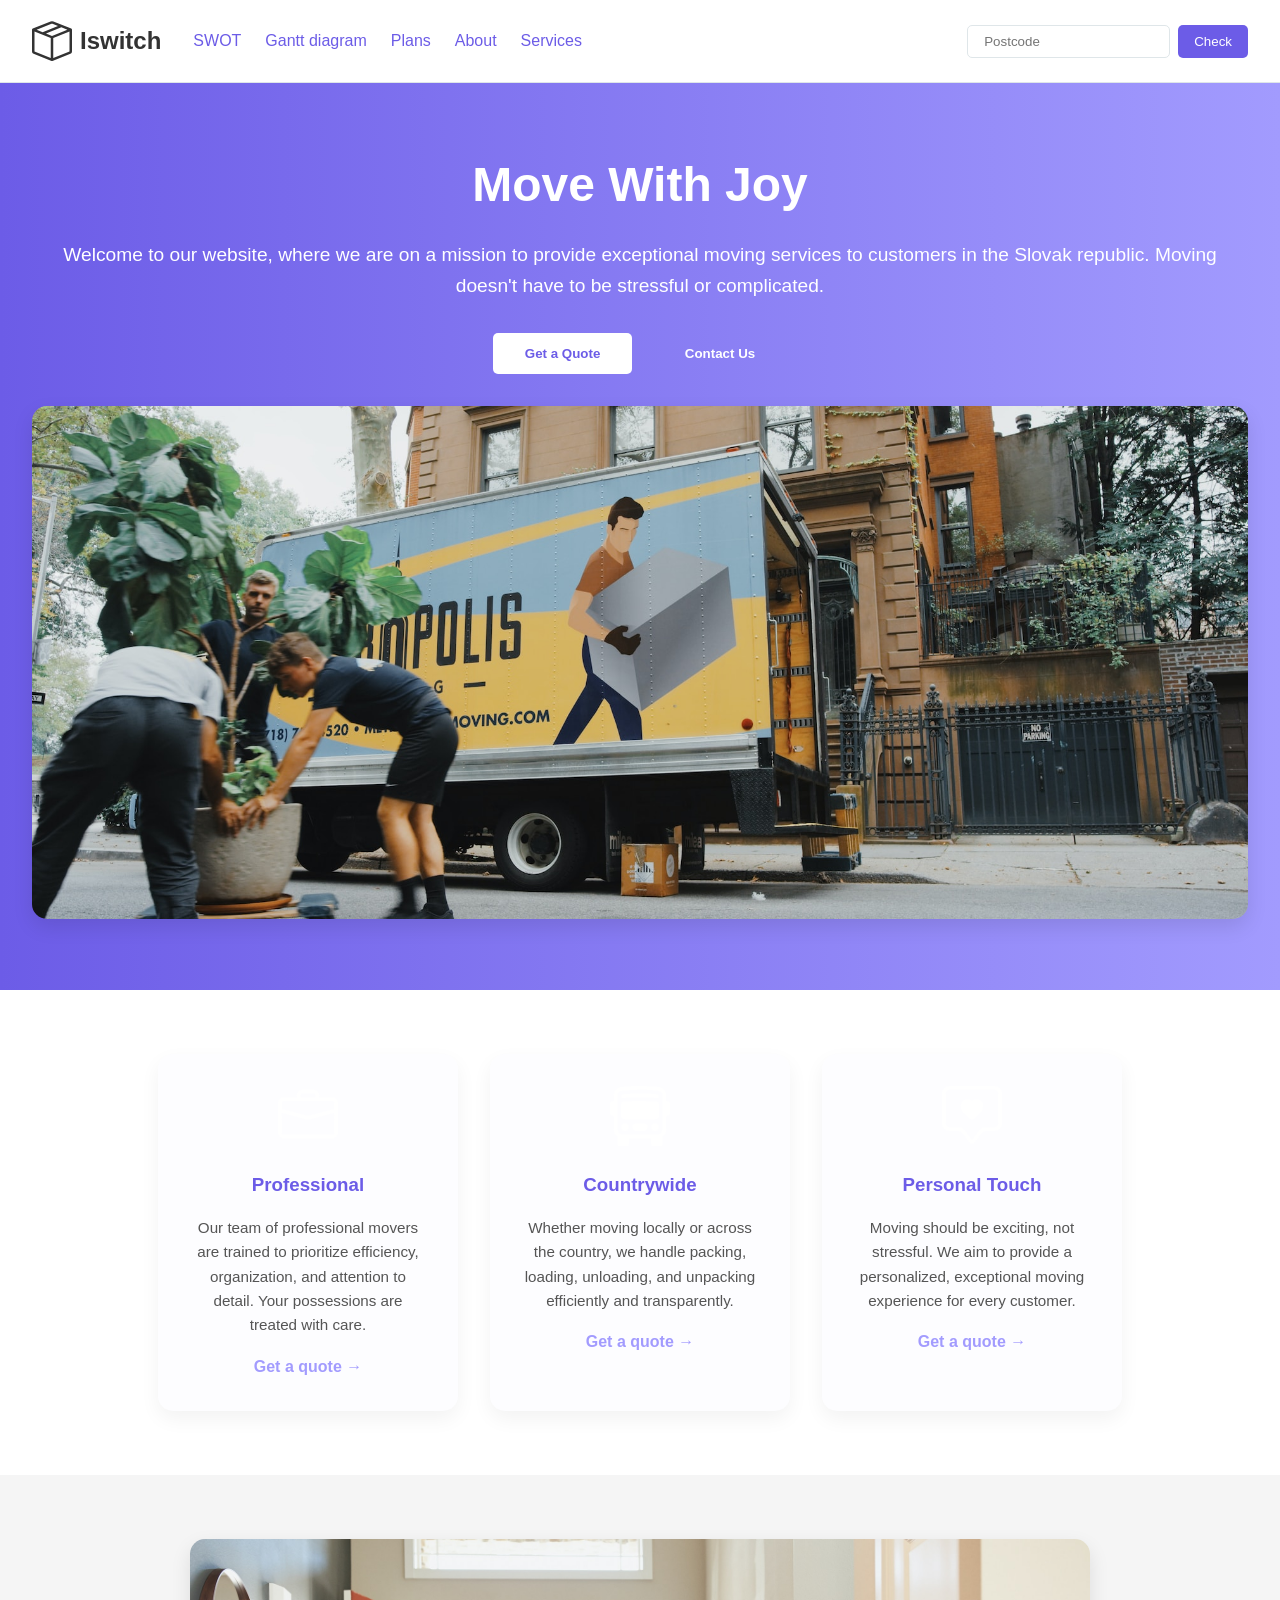
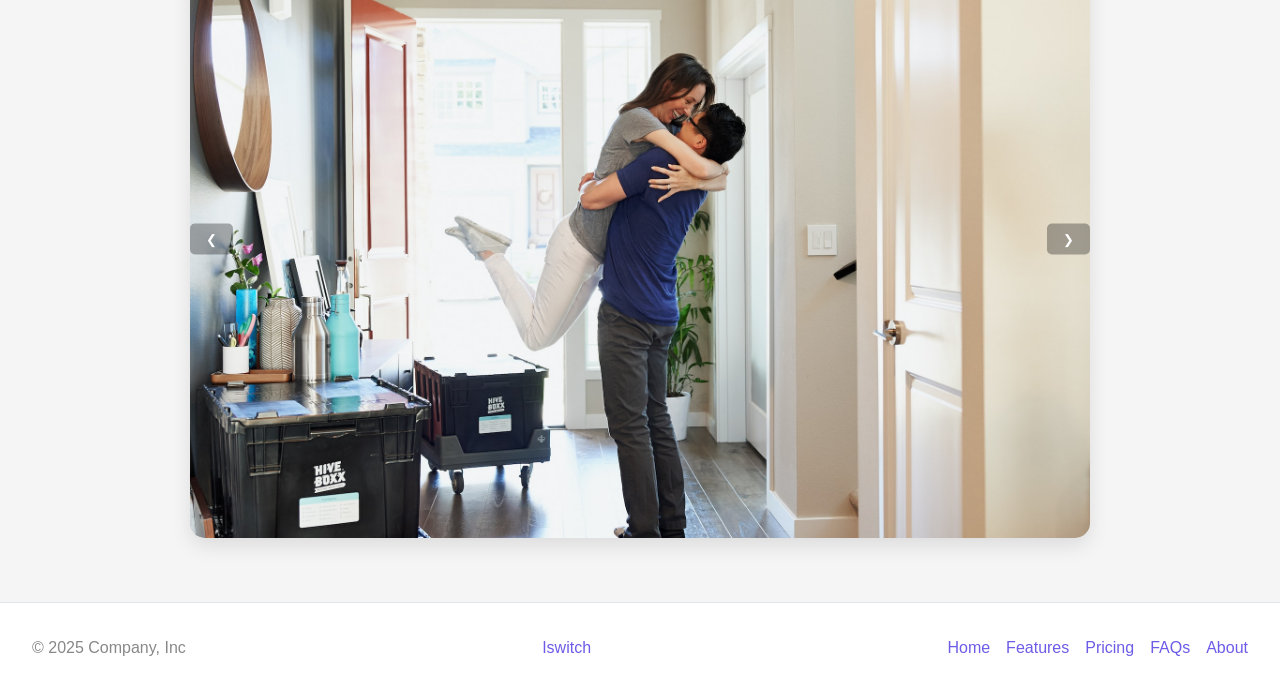
==== index.html @ b88dba9c "Update index.html" ====
<!DOCTYPE html>
<html lang="en">
<head>
  <meta charset="UTF-8">
  <meta name="viewport" content="width=device-width, initial-scale=1.0">
  <title>Iswitch</title>
  <style>
    /* ألوان هادئة مستوحاة من خطوة */
    :root {
      --primary-color: #6c5ce7;
      --secondary-color: #a29bfe;
      --bg-color: #f5f5f5;
      --text-color: #333;
      --light-color: #ffffff;
      --accent-color: #81ecec;
      --border-color: #dfe6e9;
    }

    * {
      box-sizing: border-box;
      margin: 0;
      padding: 0;
      font-family: 'Arial', sans-serif;
    }

    body {
      background-color: var(--bg-color);
      color: var(--text-color);
      line-height: 1.6;
    }

    a {
      text-decoration: none;
      color: var(--primary-color);
    }

    /* Navbar */
    nav {
      background-color: var(--light-color);
      border-bottom: 1px solid var(--border-color);
      padding: 1rem 2rem;
      display: flex;
      justify-content: space-between;
      align-items: center;
    }

    .nav-left {
      display: flex;
      align-items: center;
    }

    .nav-left svg {
      margin-right: 0.5rem;
    }

    .nav-links {
      display: flex;
      gap: 1.5rem;
      margin-left: 2rem;
    }

    .nav-links a {
      font-weight: 500;
      transition: color 0.3s;
    }

    .nav-links a:hover {
      color: var(--secondary-color);
    }

    .search-form {
      display: flex;
      gap: 0.5rem;
    }

    .search-form input {
      padding: 0.5rem 1rem;
      border: 1px solid var(--border-color);
      border-radius: 5px;
      outline: none;
    }

    .search-form button {
      padding: 0.5rem 1rem;
      background-color: var(--primary-color);
      color: var(--light-color);
      border: none;
      border-radius: 5px;
      cursor: pointer;
      transition: background-color 0.3s;
    }

    .search-form button:hover {
      background-color: var(--secondary-color);
    }

    /* Hero Section */
    .hero {
      text-align: center;
      padding: 4rem 2rem;
      background: linear-gradient(to right, var(--primary-color), var(--secondary-color));
      color: var(--light-color);
    }

    .hero h1 {
      font-size: 3rem;
      margin-bottom: 1rem;
    }

    .hero p {
      font-size: 1.2rem;
      margin-bottom: 2rem;
    }

    .hero .btn {
      padding: 0.8rem 2rem;
      border: none;
      border-radius: 5px;
      cursor: pointer;
      font-weight: bold;
      transition: background-color 0.3s;
    }

    .btn-primary {
      background-color: var(--light-color);
      color: var(--primary-color);
      margin-right: 1rem;
    }

    .btn-primary:hover {
      background-color: var(--accent-color);
    }

    .btn-secondary {
      background-color: transparent;
      color: var(--light-color);
      border: 2px solid var(--light-color);
    }

    .btn-secondary:hover {
      background-color: var(--light-color);
      color: var(--primary-color);
    }

    .hero img {
      margin-top: 2rem;
      max-width: 100%;
      border-radius: 15px;
      box-shadow: 0 8px 20px rgba(0,0,0,0.1);
    }

    /* Features */
    .features {
      display: flex;
      flex-wrap: wrap;
      justify-content: center;
      gap: 2rem;
      padding: 4rem 2rem;
      background-color: var(--light-color);
    }

    .feature {
      background-color: #fdfdff;
      border-radius: 15px;
      padding: 2rem;
      width: 300px;
      box-shadow: 0 8px 20px rgba(0,0,0,0.05);
      text-align: center;
      transition: transform 0.3s;
    }

    .feature:hover {
      transform: translateY(-5px);
    }

    .feature-icon {
      width: 60px;
      height: 60px;
      margin-bottom: 1rem;
    }

    .feature h3 {
      margin-bottom: 1rem;
      color: var(--primary-color);
    }

    .feature p {
      font-size: 0.95rem;
      margin-bottom: 1rem;
      color: #555;
    }

    .feature a {
      display: inline-flex;
      align-items: center;
      gap: 0.3rem;
      font-weight: bold;
      color: var(--secondary-color);
    }

    /* Carousel */
    .carousel {
      position: relative;
      overflow: hidden;
      max-width: 900px;
      margin: 4rem auto;
      border-radius: 15px;
      box-shadow: 0 8px 20px rgba(0,0,0,0.1);
    }

    .carousel img {
      width: 100%;
      display: block;
    }

    .carousel-buttons {
      position: absolute;
      top: 50%;
      width: 100%;
      display: flex;
      justify-content: space-between;
      transform: translateY(-50%);
    }

    .carousel-buttons button {
      background-color: rgba(0,0,0,0.3);
      border: none;
      color: var(--light-color);
      padding: 0.5rem 1rem;
      cursor: pointer;
      border-radius: 5px;
      transition: background-color 0.3s;
    }

    .carousel-buttons button:hover {
      background-color: rgba(0,0,0,0.6);
    }

    /* Footer */
    footer {
      background-color: var(--light-color);
      border-top: 1px solid var(--border-color);
      padding: 2rem;
      display: flex;
      flex-wrap: wrap;
      justify-content: space-between;
      align-items: center;
      text-align: center;
      gap: 1rem;
    }

    footer p {
      color: #888;
    }

    footer a {
      color: var(--primary-color);
      transition: color 0.3s;
    }

    footer a:hover {
      color: var(--secondary-color);
    }

    footer ul {
      list-style: none;
      display: flex;
      gap: 1rem;
      padding: 0;
      margin: 0;
    }

    @media (max-width: 768px) {
      .features {
        flex-direction: column;
        align-items: center;
      }

      .nav-links {
        display: none;
      }
    }

  </style>
</head>
<body>

  <nav>
    <div class="nav-left">
      <svg xmlns="http://www.w3.org/2000/svg" width="40" height="50" fill="currentColor" viewBox="0 0 16 16">
        <path d="M8.186 1.113a.5.5 0 0 0-.372 0L1.846 3.5l2.404.961L10.404 2zm3.564 1.426L5.596 5 8 5.961 14.154 3.5zm3.25 1.7-6.5 2.6v7.922l6.5-2.6V4.24zM7.5 14.762V6.838L1 4.239v7.923zM7.443.184a1.5 1.5 0 0 1 1.114 0l7.129 2.852A.5.5 0 0 1 16 3.5v8.662a1 1 0 0 1-.629.928l-7.185 2.874a.5.5 0 0 1-.372 0L.63 13.09a1 1 0 0 1-.63-.928V3.5a.5.5 0 0 1 .314-.464z"/>
      </svg>
      <span style="font-weight:bold; font-size:1.5rem;">Iswitch</span>
      <div class="nav-links">
        <a href="SWOT.html">SWOT</a>
        <a href="gantt.html">Gantt diagram</a> 
        <a href="Plans.html">Plans</a>
        <a href="#">About</a>
        <a href="#">Services</a>
      </div>
    </div>
    <form class="search-form">
      <input type="text" placeholder="Postcode">
      <button type="submit">Check</button>
    </form>
  </nav>

  <section class="hero">
    <h1>Move With Joy</h1>
    <p>Welcome to our website, where we are on a mission to provide exceptional moving services to customers in the Slovak republic. Moving doesn't have to be stressful or complicated.</p>
    <div>
      <button class="btn btn-primary">Get a Quote</button>
      <button class="btn btn-secondary">Contact Us</button>
    </div>
    <img src="./moving-van.jpg" alt="Moving Van">
  </section>

  <section class="features">
    <div class="feature">
      <img class="feature-icon" src="./briefcase.svg" alt="Professional">
      <h3>Professional</h3>
      <p>Our team of professional movers are trained to prioritize efficiency, organization, and attention to detail. Your possessions are treated with care.</p>
      <a href="#">Get a quote →</a>
    </div>
    <div class="feature">
      <img class="feature-icon" src="./bus-front.svg" alt="Countrywide">
      <h3>Countrywide</h3>
      <p>Whether moving locally or across the country, we handle packing, loading, unloading, and unpacking efficiently and transparently.</p>
      <a href="#">Get a quote →</a>
    </div>
    <div class="feature">
      <img class="feature-icon" src="./chat-square-heart.svg" alt="Personal Touch">
      <h3>Personal Touch</h3>
      <p>Moving should be exciting, not stressful. We aim to provide a personalized, exceptional moving experience for every customer.</p>
      <a href="#">Get a quote →</a>
    </div>
  </section>

  <section class="carousel" id="carousel">
    <img src="./couple.jpg" alt="Slide 1">
    <div class="carousel-buttons">
      <button id="prev">&#10094;</button>
      <button id="next">&#10095;</button>
    </div>
  </section>

  <footer>
    <p>© 2025 Company, Inc</p>
    <a href="#">Iswitch</a>
    <ul>
      <li><a href="#">Home</a></li>
      <li><a href="#">Features</a></li>
      <li><a href="#">Pricing</a></li>
      <li><a href="#">FAQs</a></li>
      <li><a href="#">About</a></li>
    </ul>
  </footer>

  <script>
    // Carousel functionality
    const carouselImages = ["./couple.jpg","./dog.jpg","./family.jpg"];
    const carousel = document.getElementById("carousel").querySelector("img");
    let currentIndex = 0;

    document.getElementById("prev").addEventListener("click", () => {
      currentIndex = (currentIndex - 1 + carouselImages.length) % carouselImages.length;
      carousel.src = carouselImages[currentIndex];
    });

    document.getElementById("next").addEventListener("click", () => {
      currentIndex = (currentIndex + 1) % carouselImages.length;
      carousel.src = carouselImages[currentIndex];
    });
  </script>
</body>
</html>
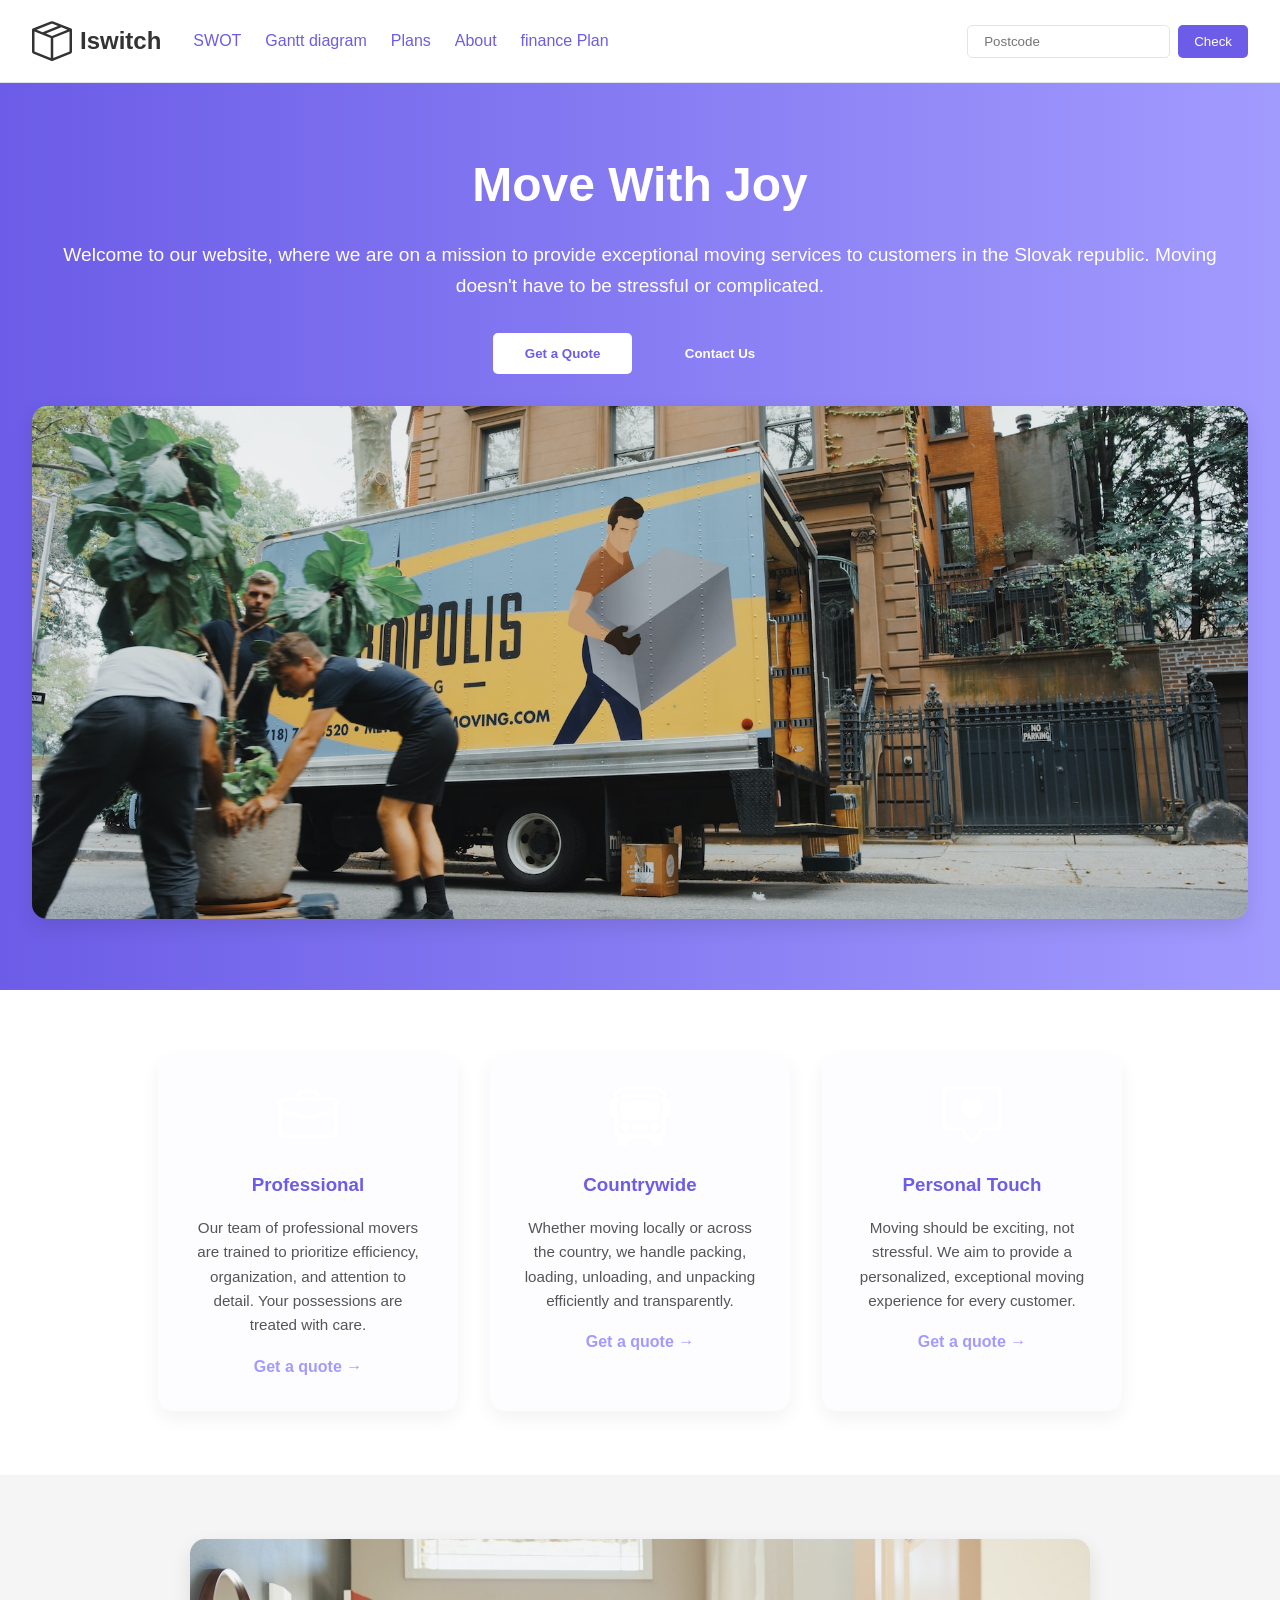
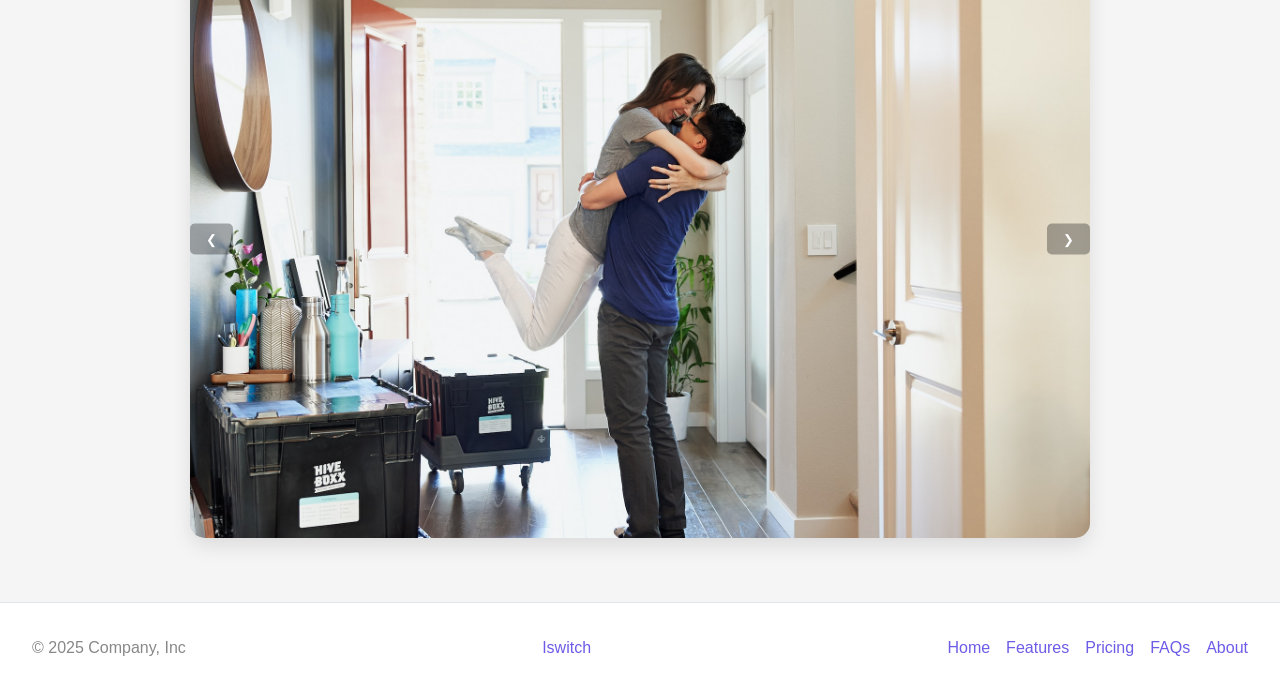
==== commit 7fadd7d1: "Update index.html" ====
--- a/index.html
+++ b/index.html
@@ -296,7 +296,7 @@
         <a href="gantt.html">Gantt diagram</a> 
         <a href="Plans.html">Plans</a>
         <a href="#">About</a>
-        <a href="#">Services</a>
+        <a href="financePlan.html">finance Plan</a>
       </div>
     </div>
     <form class="search-form">
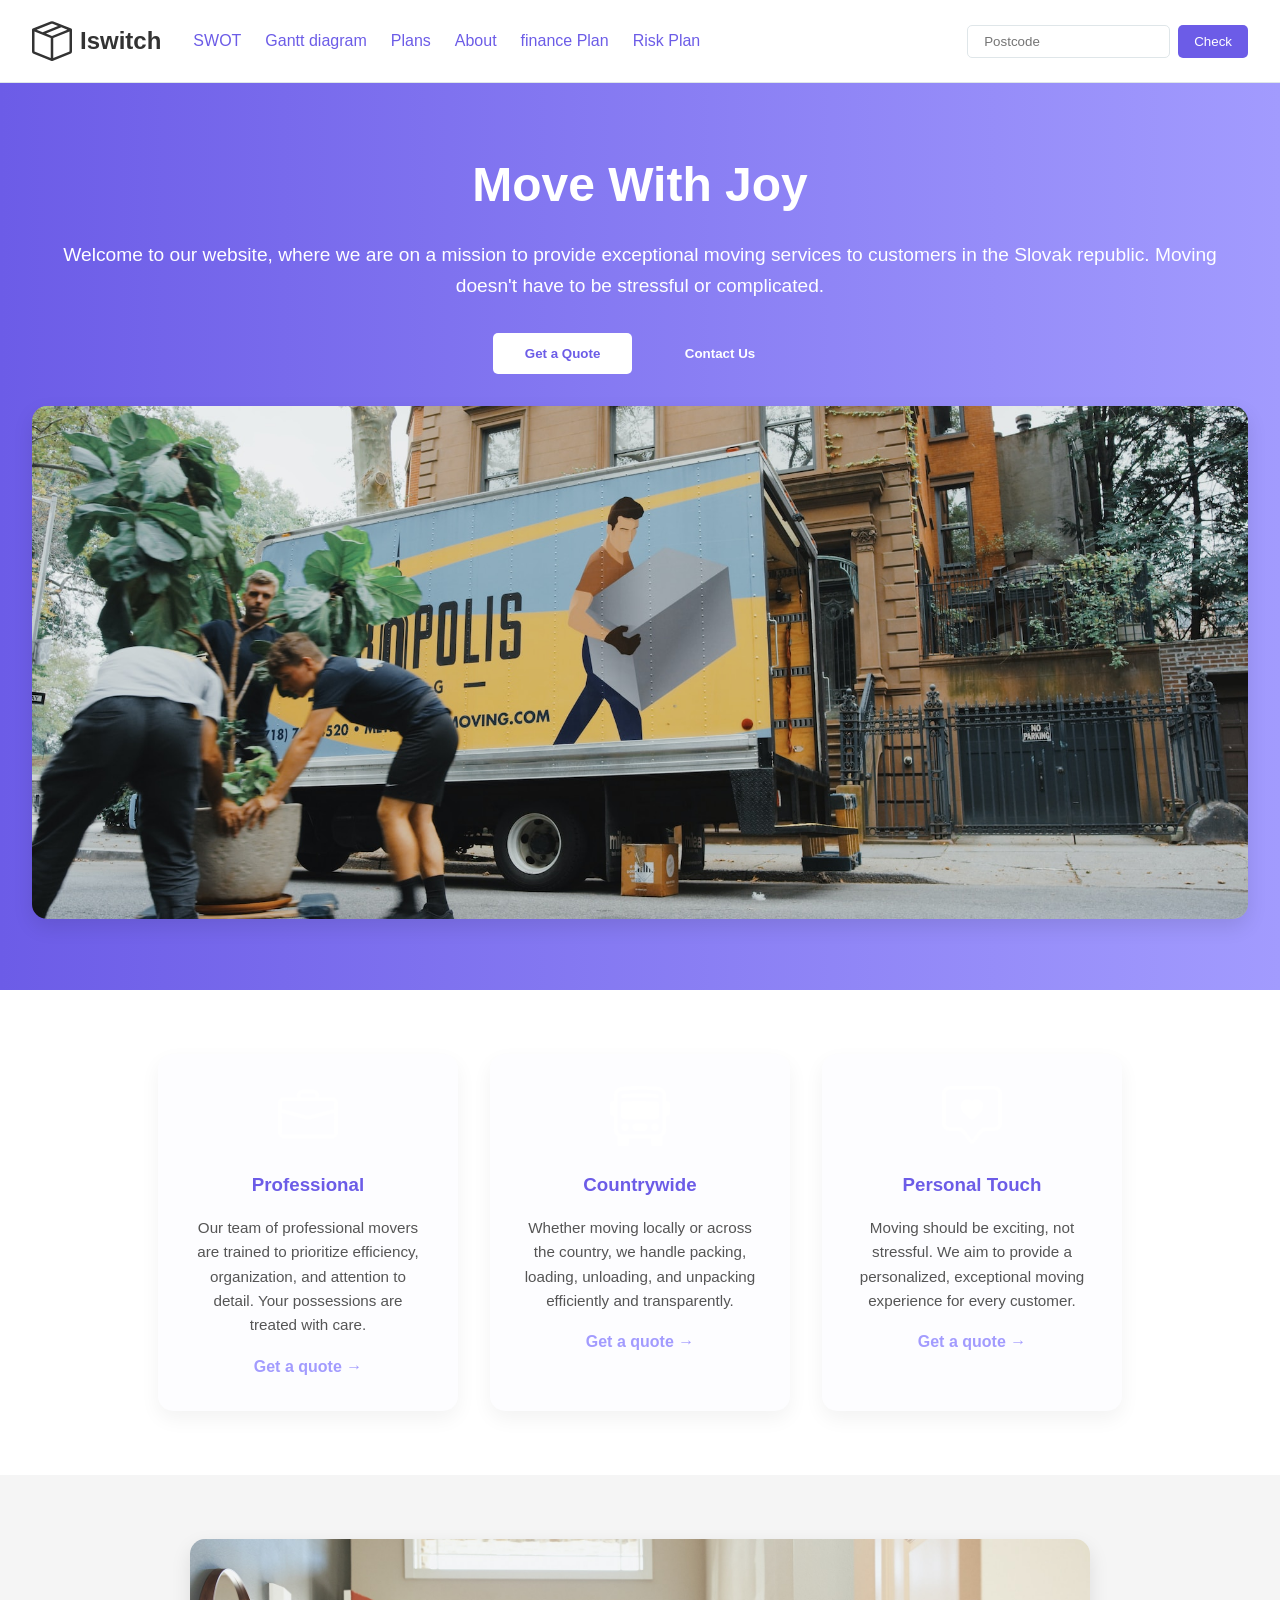
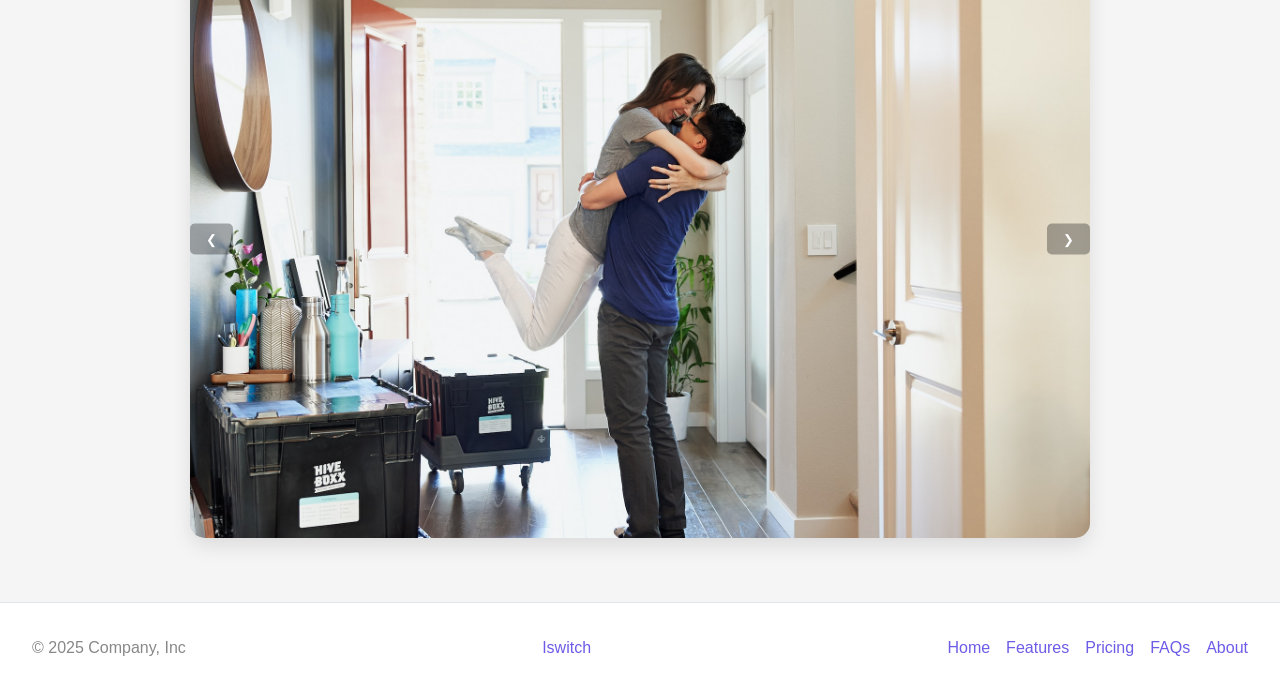
==== commit 19d0934d: "Update index.html" ====
--- a/index.html
+++ b/index.html
@@ -295,8 +295,9 @@
         <a href="SWOT.html">SWOT</a>
         <a href="gantt.html">Gantt diagram</a> 
         <a href="Plans.html">Plans</a>
-        <a href="#">About</a>
+        <a href="about.html">About</a>
         <a href="financePlan.html">finance Plan</a>
+        <a href="risk.html">Risk Plan</a>
       </div>
     </div>
     <form class="search-form">
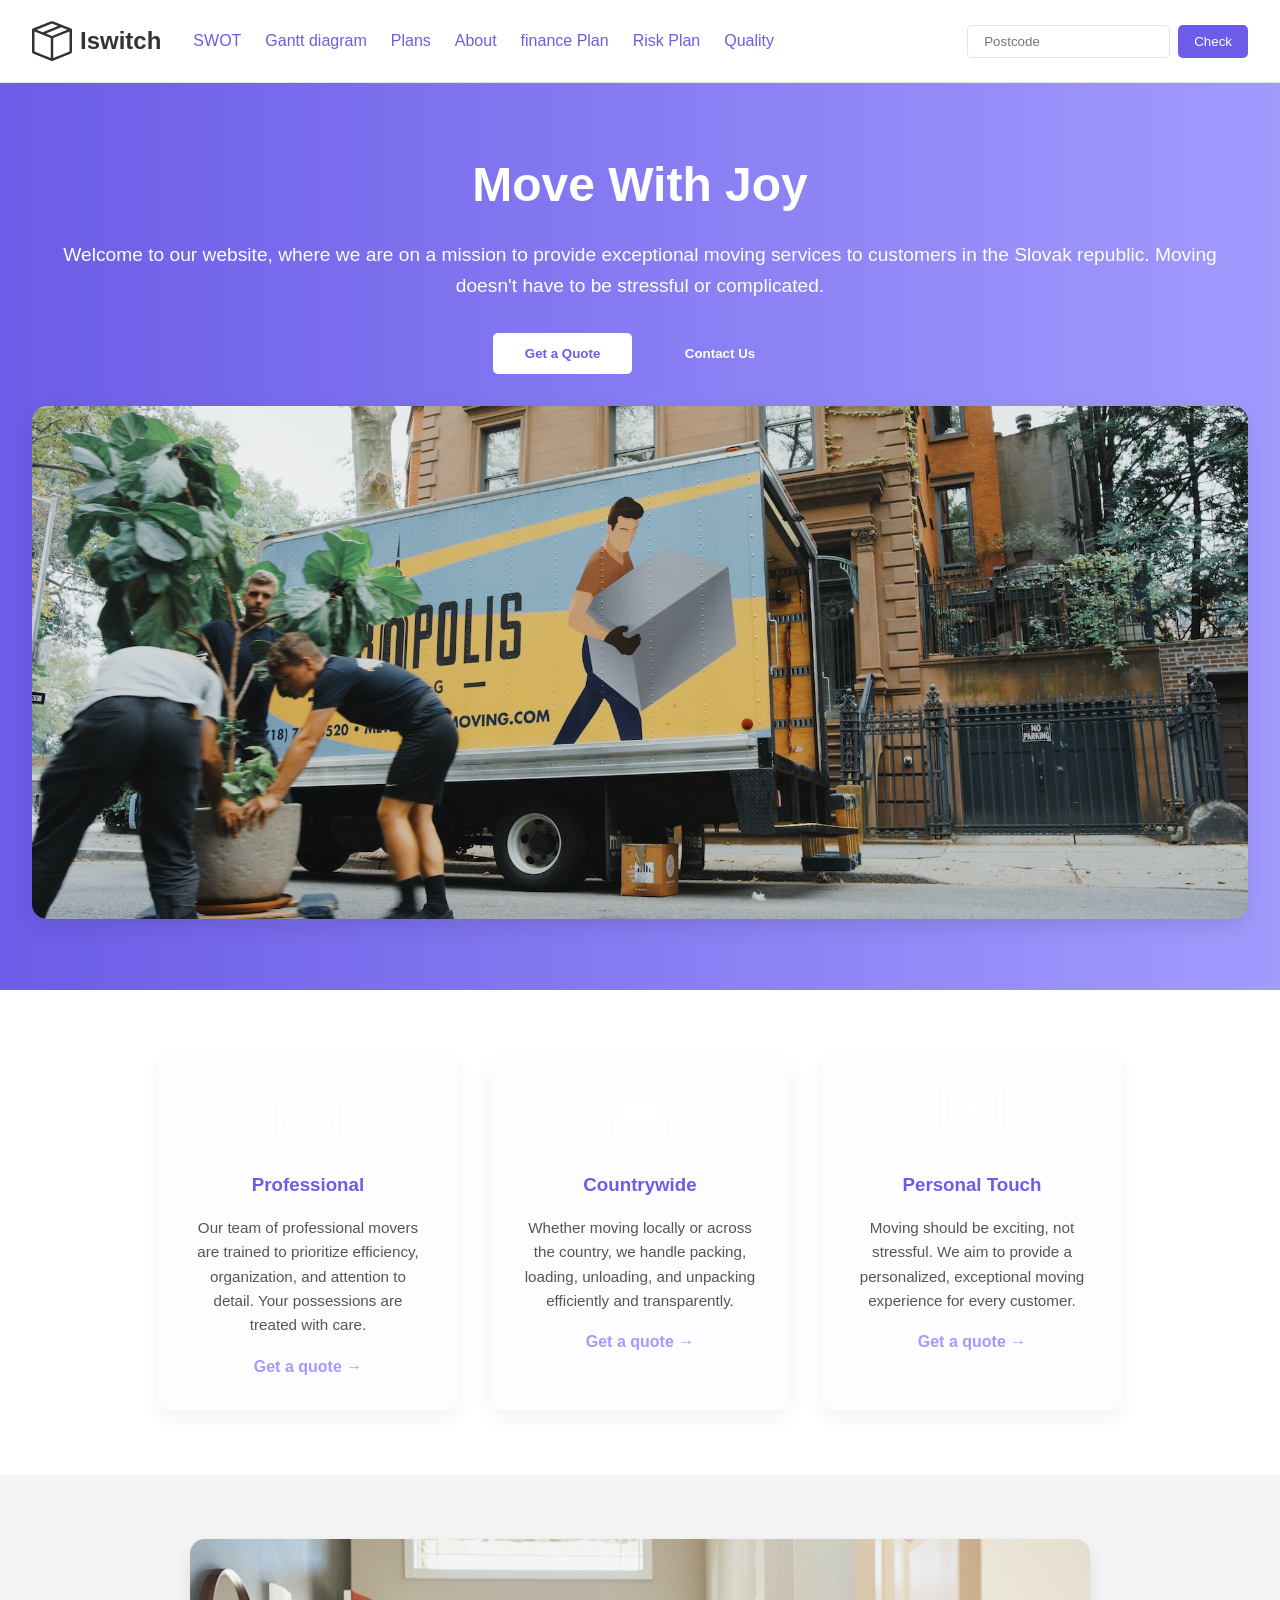
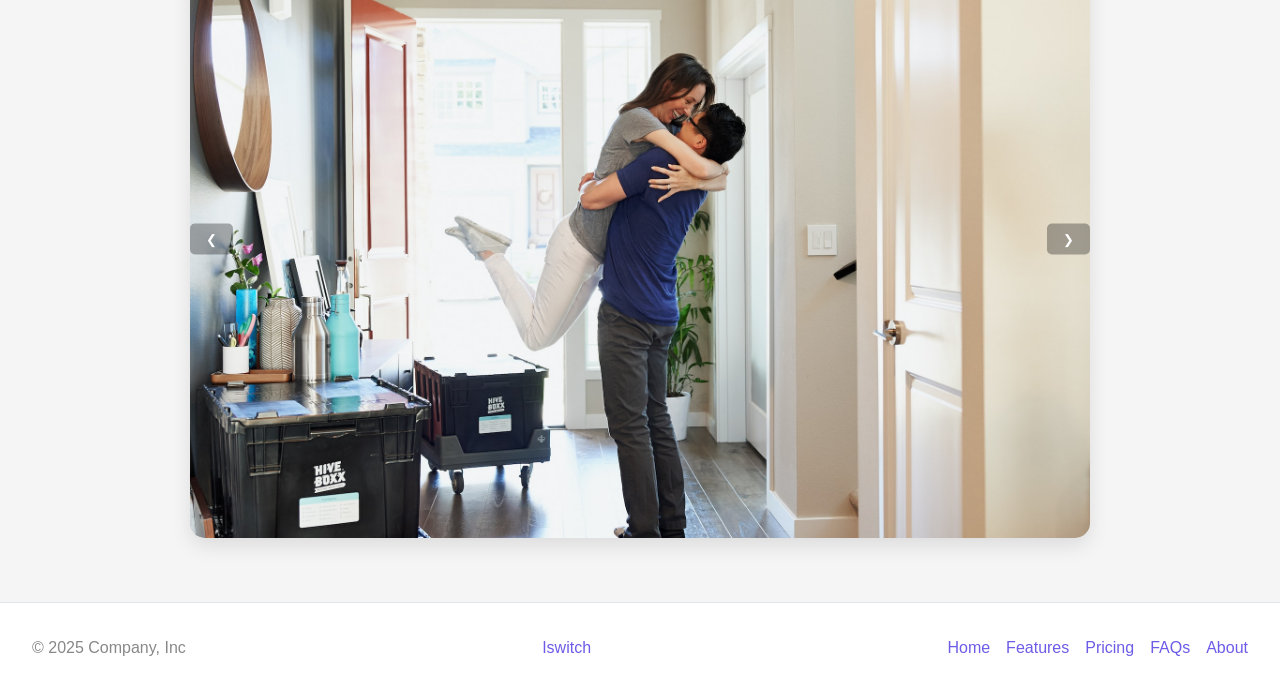
==== commit 23463251: "Update index.html" ====
--- a/index.html
+++ b/index.html
@@ -298,6 +298,7 @@
         <a href="about.html">About</a>
         <a href="financePlan.html">finance Plan</a>
         <a href="risk.html">Risk Plan</a>
+        <a href="Quality plan.html">Quality</a>
       </div>
     </div>
     <form class="search-form">
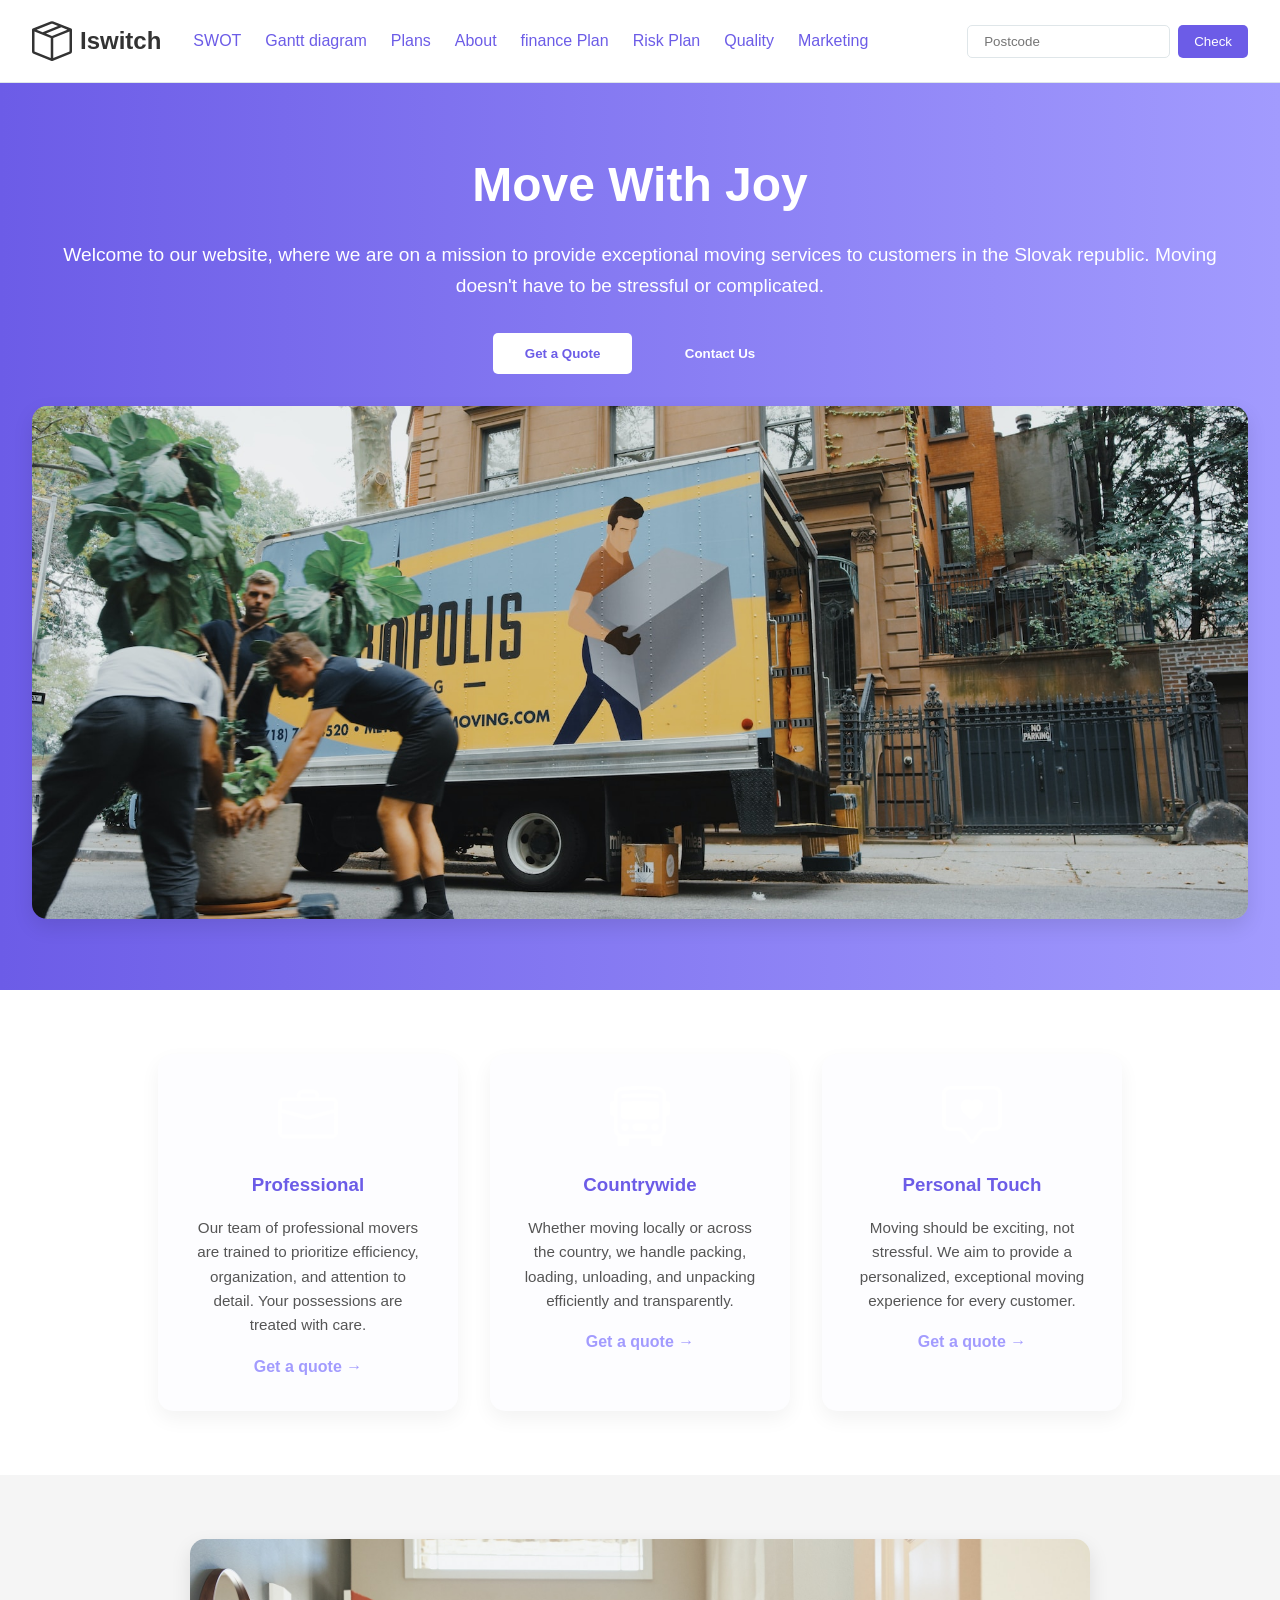
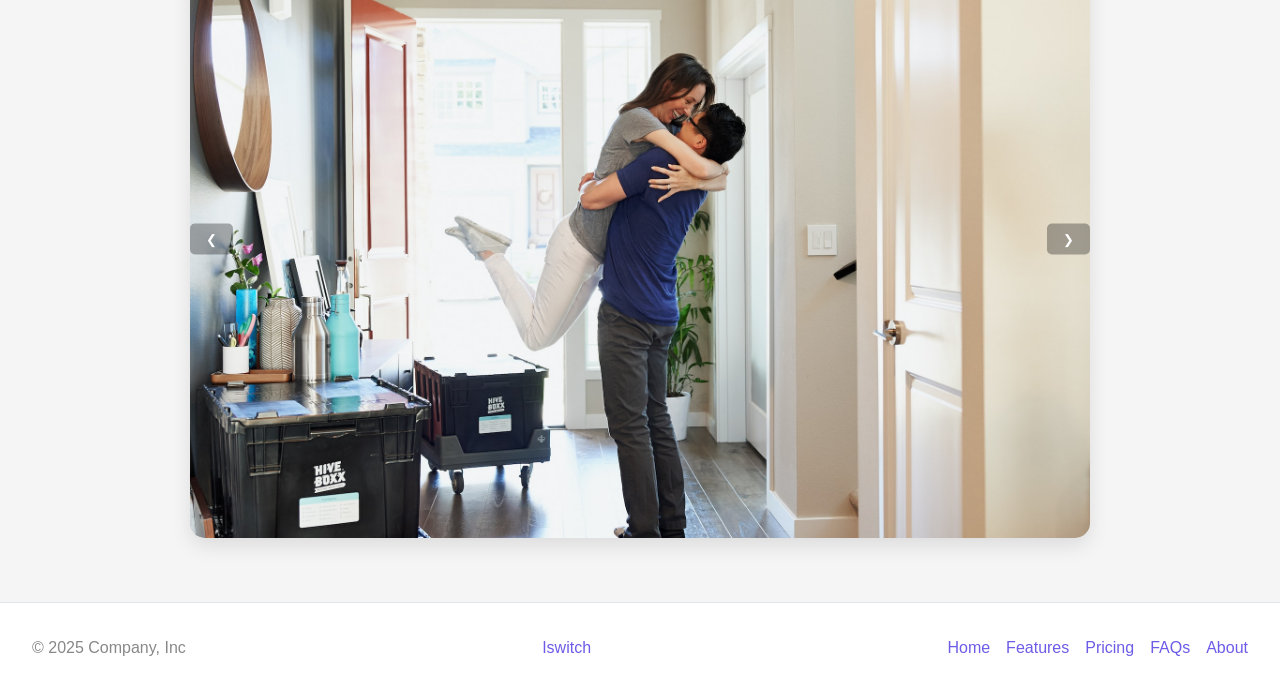
==== commit 8aaaa05d: "Update index.html" ====
--- a/index.html
+++ b/index.html
@@ -299,6 +299,7 @@
         <a href="financePlan.html">finance Plan</a>
         <a href="risk.html">Risk Plan</a>
         <a href="Quality plan.html">Quality</a>
+        <a href="Markting.html">Marketing </a>
       </div>
     </div>
     <form class="search-form">
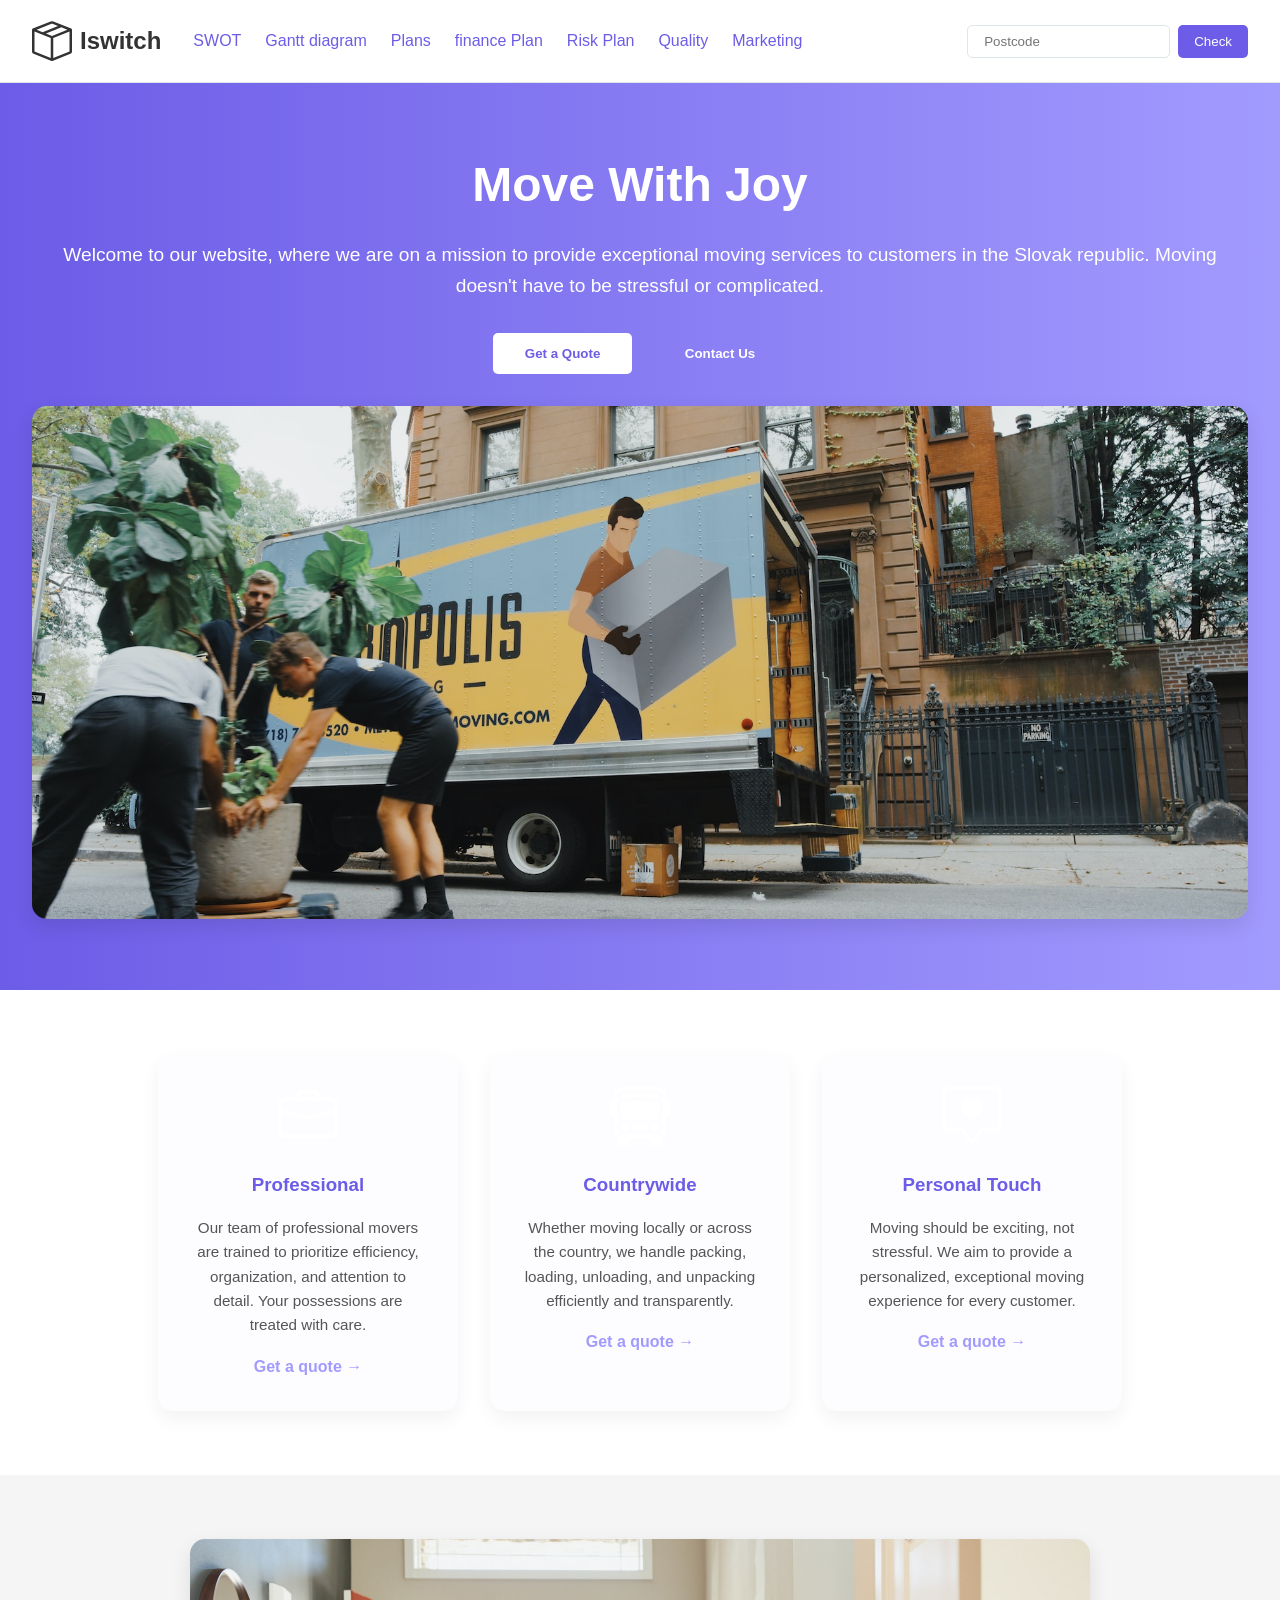
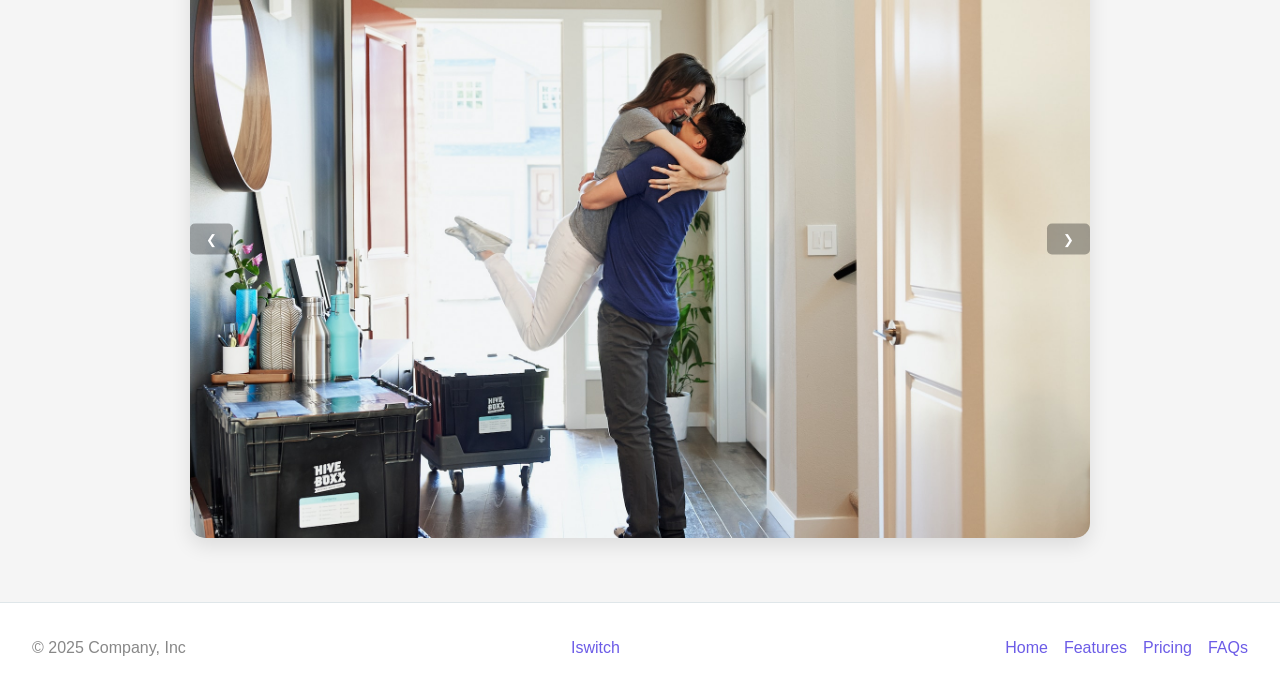
==== commit d671ccbf: "removed 'about' temporarily till i update it" ====
--- a/index.html
+++ b/index.html
@@ -295,7 +295,6 @@
         <a href="SWOT.html">SWOT</a>
         <a href="gantt.html">Gantt diagram</a> 
         <a href="Plans.html">Plans</a>
-        <a href="about.html">About</a>
         <a href="financePlan.html">finance Plan</a>
         <a href="risk.html">Risk Plan</a>
         <a href="Quality plan.html">Quality</a>
@@ -355,7 +354,6 @@
       <li><a href="#">Features</a></li>
       <li><a href="#">Pricing</a></li>
       <li><a href="#">FAQs</a></li>
-      <li><a href="#">About</a></li>
     </ul>
   </footer>
 
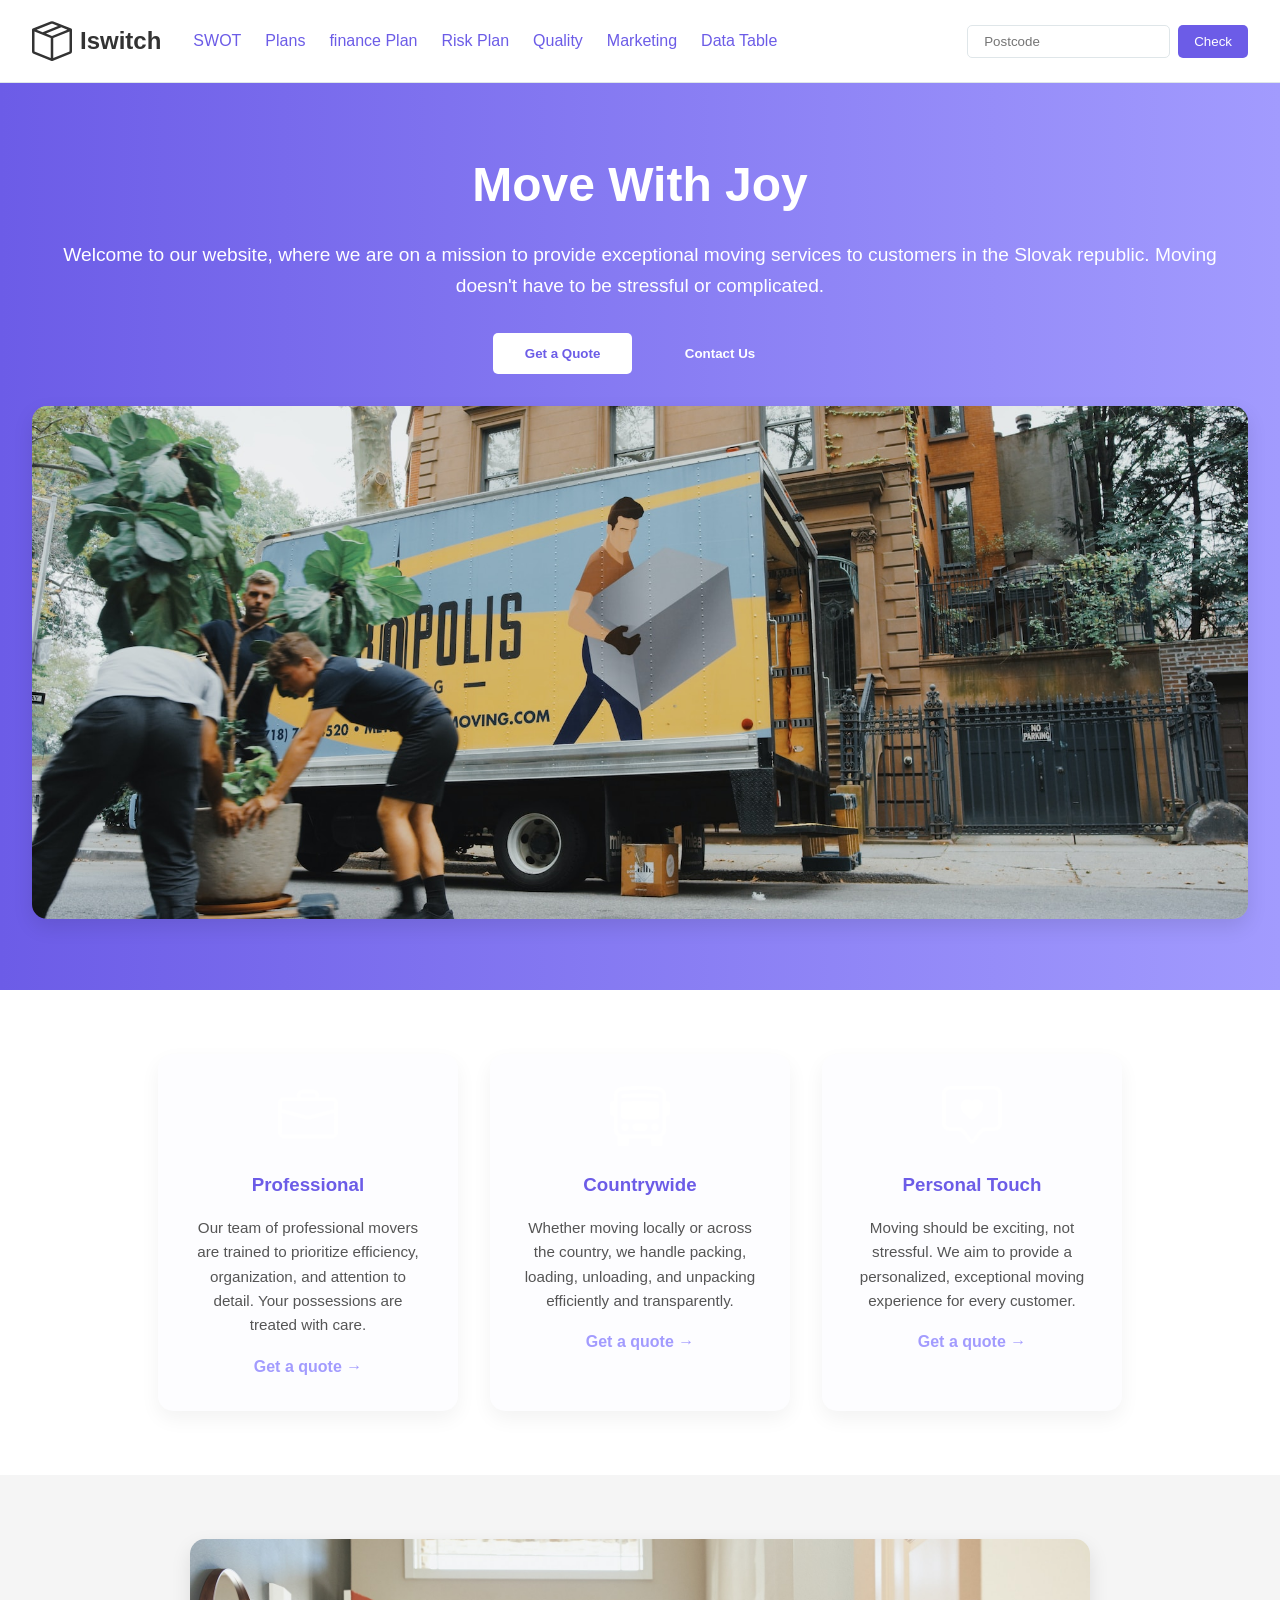
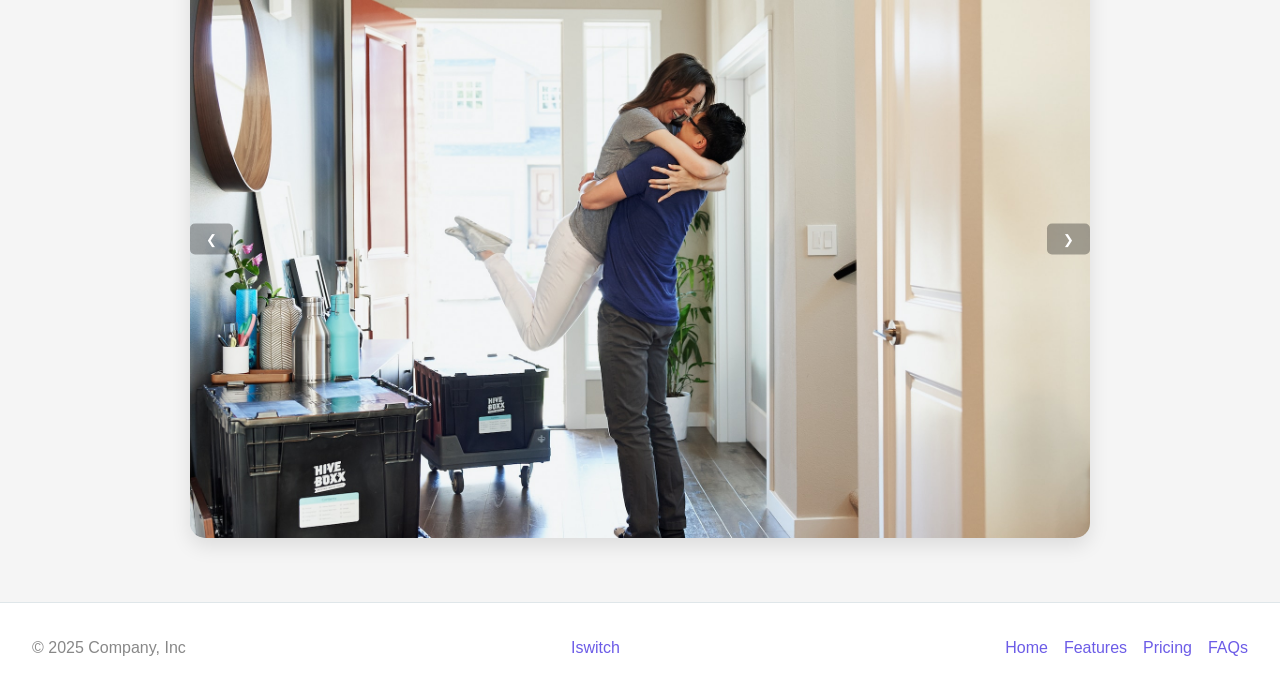
==== commit cd7d292e: "Update - add sql table - css files" ====
--- a/index.html
+++ b/index.html
@@ -4,284 +4,7 @@
   <meta charset="UTF-8">
   <meta name="viewport" content="width=device-width, initial-scale=1.0">
   <title>Iswitch</title>
-  <style>
-    /* ألوان هادئة مستوحاة من خطوة */
-    :root {
-      --primary-color: #6c5ce7;
-      --secondary-color: #a29bfe;
-      --bg-color: #f5f5f5;
-      --text-color: #333;
-      --light-color: #ffffff;
-      --accent-color: #81ecec;
-      --border-color: #dfe6e9;
-    }
-
-    * {
-      box-sizing: border-box;
-      margin: 0;
-      padding: 0;
-      font-family: 'Arial', sans-serif;
-    }
-
-    body {
-      background-color: var(--bg-color);
-      color: var(--text-color);
-      line-height: 1.6;
-    }
-
-    a {
-      text-decoration: none;
-      color: var(--primary-color);
-    }
-
-    /* Navbar */
-    nav {
-      background-color: var(--light-color);
-      border-bottom: 1px solid var(--border-color);
-      padding: 1rem 2rem;
-      display: flex;
-      justify-content: space-between;
-      align-items: center;
-    }
-
-    .nav-left {
-      display: flex;
-      align-items: center;
-    }
-
-    .nav-left svg {
-      margin-right: 0.5rem;
-    }
-
-    .nav-links {
-      display: flex;
-      gap: 1.5rem;
-      margin-left: 2rem;
-    }
-
-    .nav-links a {
-      font-weight: 500;
-      transition: color 0.3s;
-    }
-
-    .nav-links a:hover {
-      color: var(--secondary-color);
-    }
-
-    .search-form {
-      display: flex;
-      gap: 0.5rem;
-    }
-
-    .search-form input {
-      padding: 0.5rem 1rem;
-      border: 1px solid var(--border-color);
-      border-radius: 5px;
-      outline: none;
-    }
-
-    .search-form button {
-      padding: 0.5rem 1rem;
-      background-color: var(--primary-color);
-      color: var(--light-color);
-      border: none;
-      border-radius: 5px;
-      cursor: pointer;
-      transition: background-color 0.3s;
-    }
-
-    .search-form button:hover {
-      background-color: var(--secondary-color);
-    }
-
-    /* Hero Section */
-    .hero {
-      text-align: center;
-      padding: 4rem 2rem;
-      background: linear-gradient(to right, var(--primary-color), var(--secondary-color));
-      color: var(--light-color);
-    }
-
-    .hero h1 {
-      font-size: 3rem;
-      margin-bottom: 1rem;
-    }
-
-    .hero p {
-      font-size: 1.2rem;
-      margin-bottom: 2rem;
-    }
-
-    .hero .btn {
-      padding: 0.8rem 2rem;
-      border: none;
-      border-radius: 5px;
-      cursor: pointer;
-      font-weight: bold;
-      transition: background-color 0.3s;
-    }
-
-    .btn-primary {
-      background-color: var(--light-color);
-      color: var(--primary-color);
-      margin-right: 1rem;
-    }
-
-    .btn-primary:hover {
-      background-color: var(--accent-color);
-    }
-
-    .btn-secondary {
-      background-color: transparent;
-      color: var(--light-color);
-      border: 2px solid var(--light-color);
-    }
-
-    .btn-secondary:hover {
-      background-color: var(--light-color);
-      color: var(--primary-color);
-    }
-
-    .hero img {
-      margin-top: 2rem;
-      max-width: 100%;
-      border-radius: 15px;
-      box-shadow: 0 8px 20px rgba(0,0,0,0.1);
-    }
-
-    /* Features */
-    .features {
-      display: flex;
-      flex-wrap: wrap;
-      justify-content: center;
-      gap: 2rem;
-      padding: 4rem 2rem;
-      background-color: var(--light-color);
-    }
-
-    .feature {
-      background-color: #fdfdff;
-      border-radius: 15px;
-      padding: 2rem;
-      width: 300px;
-      box-shadow: 0 8px 20px rgba(0,0,0,0.05);
-      text-align: center;
-      transition: transform 0.3s;
-    }
-
-    .feature:hover {
-      transform: translateY(-5px);
-    }
-
-    .feature-icon {
-      width: 60px;
-      height: 60px;
-      margin-bottom: 1rem;
-    }
-
-    .feature h3 {
-      margin-bottom: 1rem;
-      color: var(--primary-color);
-    }
-
-    .feature p {
-      font-size: 0.95rem;
-      margin-bottom: 1rem;
-      color: #555;
-    }
-
-    .feature a {
-      display: inline-flex;
-      align-items: center;
-      gap: 0.3rem;
-      font-weight: bold;
-      color: var(--secondary-color);
-    }
-
-    /* Carousel */
-    .carousel {
-      position: relative;
-      overflow: hidden;
-      max-width: 900px;
-      margin: 4rem auto;
-      border-radius: 15px;
-      box-shadow: 0 8px 20px rgba(0,0,0,0.1);
-    }
-
-    .carousel img {
-      width: 100%;
-      display: block;
-    }
-
-    .carousel-buttons {
-      position: absolute;
-      top: 50%;
-      width: 100%;
-      display: flex;
-      justify-content: space-between;
-      transform: translateY(-50%);
-    }
-
-    .carousel-buttons button {
-      background-color: rgba(0,0,0,0.3);
-      border: none;
-      color: var(--light-color);
-      padding: 0.5rem 1rem;
-      cursor: pointer;
-      border-radius: 5px;
-      transition: background-color 0.3s;
-    }
-
-    .carousel-buttons button:hover {
-      background-color: rgba(0,0,0,0.6);
-    }
-
-    /* Footer */
-    footer {
-      background-color: var(--light-color);
-      border-top: 1px solid var(--border-color);
-      padding: 2rem;
-      display: flex;
-      flex-wrap: wrap;
-      justify-content: space-between;
-      align-items: center;
-      text-align: center;
-      gap: 1rem;
-    }
-
-    footer p {
-      color: #888;
-    }
-
-    footer a {
-      color: var(--primary-color);
-      transition: color 0.3s;
-    }
-
-    footer a:hover {
-      color: var(--secondary-color);
-    }
-
-    footer ul {
-      list-style: none;
-      display: flex;
-      gap: 1rem;
-      padding: 0;
-      margin: 0;
-    }
-
-    @media (max-width: 768px) {
-      .features {
-        flex-direction: column;
-        align-items: center;
-      }
-
-      .nav-links {
-        display: none;
-      }
-    }
-
-  </style>
+  <link rel="stylesheet" href="MainCss.css">
 </head>
 <body>
 
@@ -292,13 +15,13 @@
       </svg>
       <span style="font-weight:bold; font-size:1.5rem;">Iswitch</span>
       <div class="nav-links">
-        <a href="SWOT.html">SWOT</a>
-        <a href="gantt.html">Gantt diagram</a> 
+        <a href="SWOT.html">SWOT</a> 
         <a href="Plans.html">Plans</a>
         <a href="financePlan.html">finance Plan</a>
         <a href="risk.html">Risk Plan</a>
         <a href="Quality plan.html">Quality</a>
         <a href="Markting.html">Marketing </a>
+        <a href="SQL.html">Data Table</a>
       </div>
     </div>
     <form class="search-form">
--- a/MainCss.css
+++ b/MainCss.css
@@ -0,0 +1,274 @@
+    :root {
+      --primary-color: #6c5ce7;
+      --secondary-color: #a29bfe;
+      --bg-color: #f5f5f5;
+      --text-color: #333;
+      --light-color: #ffffff;
+      --accent-color: #81ecec;
+      --border-color: #dfe6e9;
+    }
+
+    * {
+      box-sizing: border-box;
+      margin: 0;
+      padding: 0;
+      font-family: 'Arial', sans-serif;
+    }
+
+    body {
+      background-color: var(--bg-color);
+      color: var(--text-color);
+      line-height: 1.6;
+    }
+
+    a {
+      text-decoration: none;
+      color: var(--primary-color);
+    }
+
+    /* Navbar */
+    nav {
+      background-color: var(--light-color);
+      border-bottom: 1px solid var(--border-color);
+      padding: 1rem 2rem;
+      display: flex;
+      justify-content: space-between;
+      align-items: center;
+    }
+
+    .nav-left {
+      display: flex;
+      align-items: center;
+    }
+
+    .nav-left svg {
+      margin-right: 0.5rem;
+    }
+
+    .nav-links {
+      display: flex;
+      gap: 1.5rem;
+      margin-left: 2rem;
+    }
+
+    .nav-links a {
+      font-weight: 500;
+      transition: color 0.3s;
+    }
+
+    .nav-links a:hover {
+      color: var(--secondary-color);
+    }
+
+    .search-form {
+      display: flex;
+      gap: 0.5rem;
+    }
+
+    .search-form input {
+      padding: 0.5rem 1rem;
+      border: 1px solid var(--border-color);
+      border-radius: 5px;
+      outline: none;
+    }
+
+    .search-form button {
+      padding: 0.5rem 1rem;
+      background-color: var(--primary-color);
+      color: var(--light-color);
+      border: none;
+      border-radius: 5px;
+      cursor: pointer;
+      transition: background-color 0.3s;
+    }
+
+    .search-form button:hover {
+      background-color: var(--secondary-color);
+    }
+
+    /* Hero Section */
+    .hero {
+      text-align: center;
+      padding: 4rem 2rem;
+      background: linear-gradient(to right, var(--primary-color), var(--secondary-color));
+      color: var(--light-color);
+    }
+
+    .hero h1 {
+      font-size: 3rem;
+      margin-bottom: 1rem;
+    }
+
+    .hero p {
+      font-size: 1.2rem;
+      margin-bottom: 2rem;
+    }
+
+    .hero .btn {
+      padding: 0.8rem 2rem;
+      border: none;
+      border-radius: 5px;
+      cursor: pointer;
+      font-weight: bold;
+      transition: background-color 0.3s;
+    }
+
+    .btn-primary {
+      background-color: var(--light-color);
+      color: var(--primary-color);
+      margin-right: 1rem;
+    }
+
+    .btn-primary:hover {
+      background-color: var(--accent-color);
+    }
+
+    .btn-secondary {
+      background-color: transparent;
+      color: var(--light-color);
+      border: 2px solid var(--light-color);
+    }
+
+    .btn-secondary:hover {
+      background-color: var(--light-color);
+      color: var(--primary-color);
+    }
+
+    .hero img {
+      margin-top: 2rem;
+      max-width: 100%;
+      border-radius: 15px;
+      box-shadow: 0 8px 20px rgba(0,0,0,0.1);
+    }
+
+    /* Features */
+    .features {
+      display: flex;
+      flex-wrap: wrap;
+      justify-content: center;
+      gap: 2rem;
+      padding: 4rem 2rem;
+      background-color: var(--light-color);
+    }
+
+    .feature {
+      background-color: #fdfdff;
+      border-radius: 15px;
+      padding: 2rem;
+      width: 300px;
+      box-shadow: 0 8px 20px rgba(0,0,0,0.05);
+      text-align: center;
+      transition: transform 0.3s;
+    }
+
+    .feature:hover {
+      transform: translateY(-5px);
+    }
+
+    .feature-icon {
+      width: 60px;
+      height: 60px;
+      margin-bottom: 1rem;
+    }
+
+    .feature h3 {
+      margin-bottom: 1rem;
+      color: var(--primary-color);
+    }
+
+    .feature p {
+      font-size: 0.95rem;
+      margin-bottom: 1rem;
+      color: #555;
+    }
+
+    .feature a {
+      display: inline-flex;
+      align-items: center;
+      gap: 0.3rem;
+      font-weight: bold;
+      color: var(--secondary-color);
+    }
+
+    /* Carousel */
+    .carousel {
+      position: relative;
+      overflow: hidden;
+      max-width: 900px;
+      margin: 4rem auto;
+      border-radius: 15px;
+      box-shadow: 0 8px 20px rgba(0,0,0,0.1);
+    }
+
+    .carousel img {
+      width: 100%;
+      display: block;
+    }
+
+    .carousel-buttons {
+      position: absolute;
+      top: 50%;
+      width: 100%;
+      display: flex;
+      justify-content: space-between;
+      transform: translateY(-50%);
+    }
+
+    .carousel-buttons button {
+      background-color: rgba(0,0,0,0.3);
+      border: none;
+      color: var(--light-color);
+      padding: 0.5rem 1rem;
+      cursor: pointer;
+      border-radius: 5px;
+      transition: background-color 0.3s;
+    }
+
+    .carousel-buttons button:hover {
+      background-color: rgba(0,0,0,0.6);
+    }
+
+    /* Footer */
+    footer {
+      background-color: var(--light-color);
+      border-top: 1px solid var(--border-color);
+      padding: 2rem;
+      display: flex;
+      flex-wrap: wrap;
+      justify-content: space-between;
+      align-items: center;
+      text-align: center;
+      gap: 1rem;
+    }
+
+    footer p {
+      color: #888;
+    }
+
+    footer a {
+      color: var(--primary-color);
+      transition: color 0.3s;
+    }
+
+    footer a:hover {
+      color: var(--secondary-color);
+    }
+
+    footer ul {
+      list-style: none;
+      display: flex;
+      gap: 1rem;
+      padding: 0;
+      margin: 0;
+    }
+
+    @media (max-width: 768px) {
+      .features {
+        flex-direction: column;
+        align-items: center;
+      }
+
+      .nav-links {
+        display: none;
+      }
+    }
